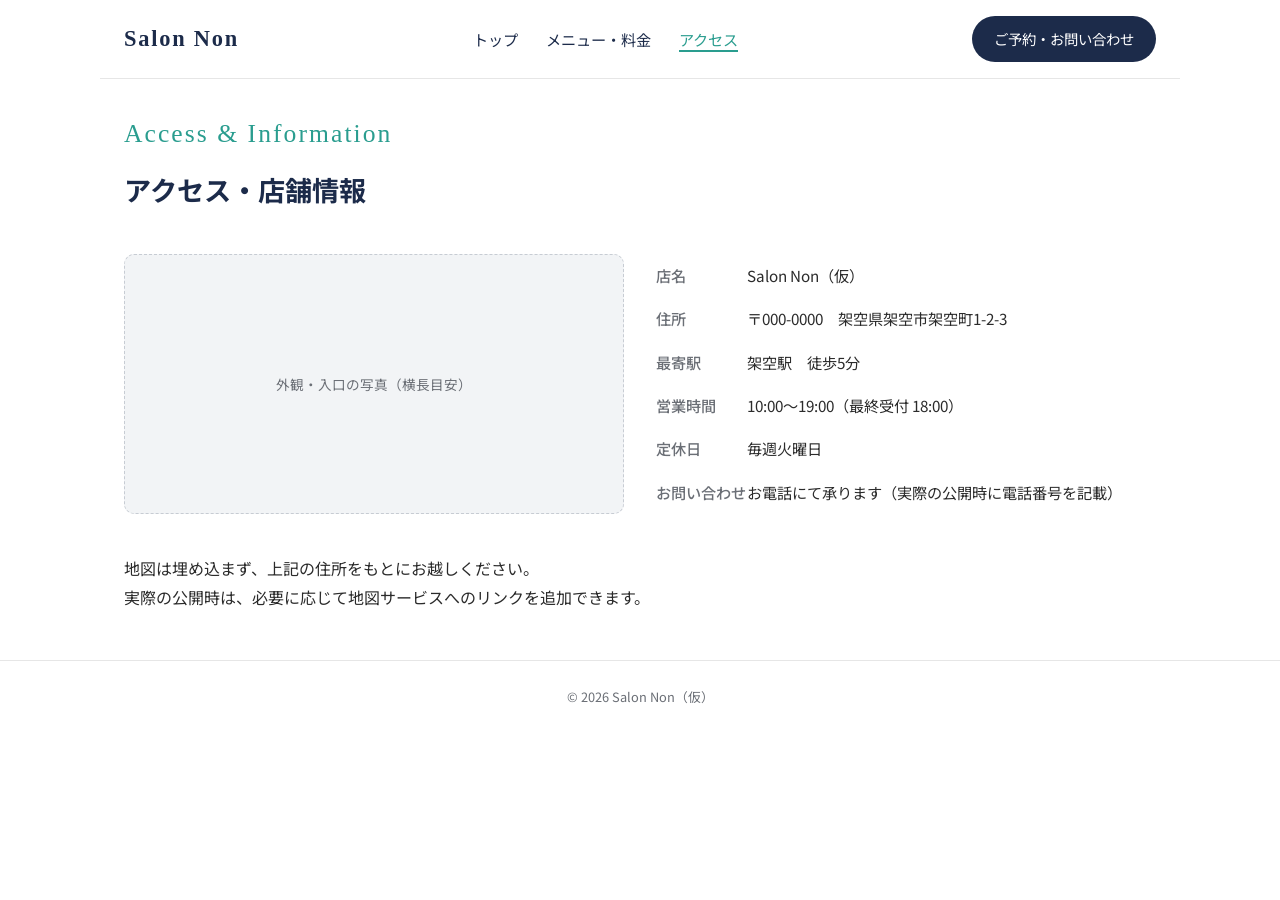
==== access.html @ 8b867ef1 "初回公開: Salon Non HP" ====
<!DOCTYPE html>
<html lang="ja">
<head>
<meta charset="UTF-8">
<meta name="viewport" content="width=device-width, initial-scale=1.0">
<title>アクセス・店舗情報 | Salon Non（仮）</title>
<meta name="description" content="Salon Non（仮）の住所・営業時間・アクセス方法のご案内です。">
<link rel="preconnect" href="https://fonts.googleapis.com">
<link href="https://fonts.googleapis.com/css2?family=Noto+Sans+JP:wght@400;500;700&display=swap" rel="stylesheet">
<link rel="stylesheet" href="style.css">
</head>
<body>

<header class="site-header">
  <div class="logo"><span class="en-title">Salon Non</span></div>
  <button class="nav-toggle" aria-label="メニューを開く" aria-expanded="false">&#9776;</button>
  <nav class="main-nav">
    <ul>
      <li><a href="index.html">トップ</a></li>
      <li><a href="menu.html">メニュー・料金</a></li>
      <li><a href="access.html" aria-current="page">アクセス</a></li>
    </ul>
  </nav>
  <a class="cta-button" href="access.html">ご予約・お問い合わせ</a>
</header>

<main>
  <section class="hero">
    <div class="hero-copy">
      <span class="en-title">Access &amp; Information</span>
      <h1>アクセス・店舗情報</h1>
    </div>
  </section>

  <section class="access-section">
    <div class="placeholder-img" role="img" aria-label="サロン外観の写真（差し替え用プレースホルダー）">
      外観・入口の写真（横長目安）
    </div>

    <table class="info-table">
      <tbody>
        <tr>
          <th>店名</th>
          <td>Salon Non（仮）</td>
        </tr>
        <tr>
          <th>住所</th>
          <td>〒000-0000　架空県架空市架空町1-2-3</td>
        </tr>
        <tr>
          <th>最寄駅</th>
          <td>架空駅　徒歩5分</td>
        </tr>
        <tr>
          <th>営業時間</th>
          <td>10:00〜19:00（最終受付 18:00）</td>
        </tr>
        <tr>
          <th>定休日</th>
          <td>毎週火曜日</td>
        </tr>
        <tr>
          <th>お問い合わせ</th>
          <td>お電話にて承ります（実際の公開時に電話番号を記載）</td>
        </tr>
      </tbody>
    </table>
  </section>

  <section class="menu-section">
    <p>
      地図は埋め込まず、上記の住所をもとにお越しください。<br>
      実際の公開時は、必要に応じて地図サービスへのリンクを追加できます。
    </p>
  </section>
</main>

<footer class="site-footer">
  &copy; 2026 Salon Non（仮）
</footer>

<script src="script.js"></script>
</body>
</html>
---- style.css ----
/* ==========================================================
   Salon Non - 共通スタイル
   配色・フォント・レイアウトは DESIGN.md の方針に沿っています。
   ========================================================== */

:root {
  --color-navy: #1c2b4a;
  --color-navy-dark: #14203a;
  --color-teal: #2a9d8f;
  --color-bg: #ffffff;
  --color-text: #2b2b2b;
  --color-muted: #6b6f76;
  --color-border: #e6e6e6;
  --max-width: 1080px;
  --radius: 10px;
}

* {
  box-sizing: border-box;
}

body {
  margin: 0;
  font-family: "Noto Sans JP", "Hiragino Sans", "Yu Gothic", sans-serif;
  color: var(--color-text);
  background: var(--color-bg);
  line-height: 1.8;
}

a {
  color: inherit;
  text-decoration: none;
}

img, .placeholder-img {
  max-width: 100%;
}

.en-title {
  font-family: Georgia, "Times New Roman", serif;
  letter-spacing: 0.08em;
}

/* ---------- ヘッダー ---------- */

.site-header {
  display: flex;
  align-items: center;
  justify-content: space-between;
  padding: 16px 24px;
  border-bottom: 1px solid var(--color-border);
  max-width: var(--max-width);
  margin: 0 auto;
}

.logo {
  font-size: 1.3rem;
  font-weight: 700;
  color: var(--color-navy);
}

.logo .en-title {
  font-size: 1.4rem;
}

.nav-toggle {
  display: none;
  background: none;
  border: none;
  font-size: 1.6rem;
  cursor: pointer;
  color: var(--color-navy);
}

.main-nav ul {
  display: flex;
  gap: 28px;
  list-style: none;
  margin: 0;
  padding: 0;
}

.main-nav a {
  font-size: 0.95rem;
  color: var(--color-navy);
}

.main-nav a[aria-current="page"] {
  color: var(--color-teal);
  border-bottom: 2px solid var(--color-teal);
}

.cta-button {
  background: var(--color-navy);
  color: #fff;
  padding: 10px 22px;
  border-radius: 999px;
  font-size: 0.9rem;
  white-space: nowrap;
}

.cta-button:hover {
  background: var(--color-navy-dark);
}

/* ---------- プレースホルダー画像 ----------
   実際の写真が用意できたら、この div を <img> に差し替えてください。
   例）<img src="images/hero.jpg" alt="サロン店内の写真"> */

.placeholder-img {
  display: flex;
  align-items: center;
  justify-content: center;
  background: #f2f4f6;
  border: 1px dashed #c7ccd3;
  color: var(--color-muted);
  font-size: 0.85rem;
  text-align: center;
  border-radius: var(--radius);
}

/* ---------- ヒーロー ---------- */

.hero {
  max-width: var(--max-width);
  margin: 32px auto;
  padding: 0 24px;
}

.hero .placeholder-img {
  height: 360px;
}

.hero-copy {
  margin-top: 24px;
}

.hero-copy .en-title {
  display: block;
  font-size: 1.6rem;
  color: var(--color-teal);
  margin-bottom: 8px;
}

.hero-copy h1 {
  font-size: 1.7rem;
  color: var(--color-navy);
  margin: 0 0 12px;
}

/* ---------- カード ---------- */

.card-grid {
  max-width: var(--max-width);
  margin: 40px auto;
  padding: 0 24px;
  display: grid;
  grid-template-columns: repeat(3, 1fr);
  gap: 24px;
}

.card {
  border: 1px solid var(--color-border);
  border-radius: var(--radius);
  overflow: hidden;
}

.card .placeholder-img {
  height: 160px;
  border-radius: 0;
  border-width: 0 0 1px 0;
}

.card-body {
  padding: 16px;
}

.card-body h3 {
  margin: 0 0 8px;
  font-size: 1rem;
  color: var(--color-navy);
}

.card-body p {
  margin: 0;
  font-size: 0.9rem;
  color: var(--color-muted);
}

.card-link {
  display: inline-block;
  margin-top: 10px;
  font-size: 0.85rem;
  color: var(--color-teal);
}

/* ---------- メニュー表 ---------- */

.menu-section {
  max-width: var(--max-width);
  margin: 40px auto;
  padding: 0 24px;
}

.menu-section h2 {
  color: var(--color-navy);
  border-left: 4px solid var(--color-teal);
  padding-left: 12px;
}

table.menu-table {
  width: 100%;
  border-collapse: collapse;
  margin-bottom: 32px;
}

.menu-table th,
.menu-table td {
  text-align: left;
  padding: 10px 8px;
  border-bottom: 1px solid var(--color-border);
}

.menu-table th {
  color: var(--color-muted);
  font-weight: 500;
  font-size: 0.85rem;
}

/* ---------- アクセス ---------- */

.access-section {
  max-width: var(--max-width);
  margin: 40px auto;
  padding: 0 24px;
  display: grid;
  grid-template-columns: 1fr 1fr;
  gap: 32px;
  align-items: start;
}

.access-section .placeholder-img {
  height: 260px;
}

.info-table {
  width: 100%;
  border-collapse: collapse;
}

.info-table th,
.info-table td {
  text-align: left;
  padding: 8px 0;
  vertical-align: top;
  font-size: 0.95rem;
}

.info-table th {
  width: 6em;
  color: var(--color-muted);
  font-weight: 500;
}

/* ---------- フッター ---------- */

.site-footer {
  border-top: 1px solid var(--color-border);
  margin-top: 48px;
  padding: 24px;
  text-align: center;
  color: var(--color-muted);
  font-size: 0.8rem;
}

/* ---------- レスポンシブ ---------- */

@media (max-width: 720px) {
  .nav-toggle {
    display: block;
  }

  .main-nav {
    display: none;
    width: 100%;
    order: 3;
  }

  .main-nav.is-open {
    display: block;
  }

  .main-nav ul {
    flex-direction: column;
    gap: 12px;
    padding: 16px 0;
  }

  .site-header {
    flex-wrap: wrap;
  }

  .card-grid {
    grid-template-columns: 1fr;
  }

  .access-section {
    grid-template-columns: 1fr;
  }
}
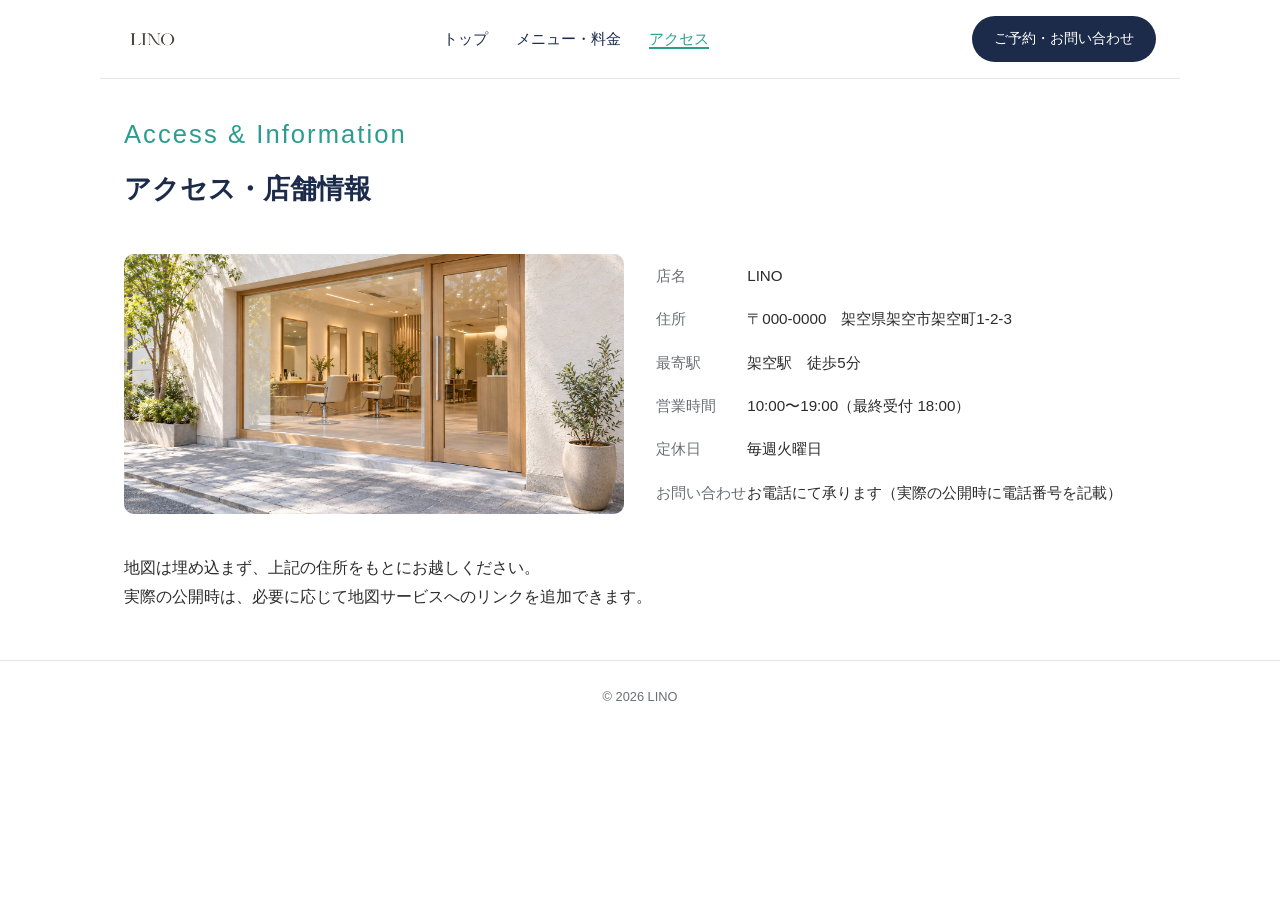
==== commit e17c39e8: "画像挿入・店名をLINOに変更(2/2)" ====
--- a/access.html
+++ b/access.html
@@ -3,16 +3,14 @@
 <head>
 <meta charset="UTF-8">
 <meta name="viewport" content="width=device-width, initial-scale=1.0">
-<title>アクセス・店舗情報 | Salon Non（仮）</title>
-<meta name="description" content="Salon Non（仮）の住所・営業時間・アクセス方法のご案内です。">
-<link rel="preconnect" href="https://fonts.googleapis.com">
-<link href="https://fonts.googleapis.com/css2?family=Noto+Sans+JP:wght@400;500;700&display=swap" rel="stylesheet">
+<title>アクセス・店舗情報 | LINO</title>
+<meta name="description" content="LINOの住所・営業時間・アクセス方法のご案内です。">
 <link rel="stylesheet" href="style.css">
 </head>
 <body>
 
 <header class="site-header">
-  <div class="logo"><span class="en-title">Salon Non</span></div>
+  <div class="logo"><img src="logo.png" alt="LINO"></div>
   <button class="nav-toggle" aria-label="メニューを開く" aria-expanded="false">&#9776;</button>
   <nav class="main-nav">
     <ul>
@@ -21,7 +19,7 @@
       <li><a href="access.html" aria-current="page">アクセス</a></li>
     </ul>
   </nav>
-  <a class="cta-button" href="access.html">ご予約・お問い合わせ</a>
+  <a class="cta-button" href="#">ご予約・お問い合わせ</a>
 </header>
 
 <main>
@@ -33,15 +31,13 @@
   </section>
 
   <section class="access-section">
-    <div class="placeholder-img" role="img" aria-label="サロン外観の写真（差し替え用プレースホルダー）">
-      外観・入口の写真（横長目安）
-    </div>
+    <img src="exterior.png" alt="サロン外観・入口の写真">
 
     <table class="info-table">
       <tbody>
         <tr>
           <th>店名</th>
-          <td>Salon Non（仮）</td>
+          <td>LINO</td>
         </tr>
         <tr>
           <th>住所</th>
@@ -76,7 +72,7 @@
 </main>
 
 <footer class="site-footer">
-  &copy; 2026 Salon Non（仮）
+  &copy; 2026 LINO
 </footer>
 
 <script src="script.js"></script>
--- a/style.css
+++ b/style.css
@@ -1,6 +1,7 @@
 /* ==========================================================
-   Salon Non - 共通スタイル
+   LINO - 共通スタイル
    配色・フォント・レイアウトは DESIGN.md の方針に沿っています。
+   フォントはメイリオに統一しています。
    ========================================================== */
 
 :root {
@@ -21,7 +22,7 @@
 
 body {
   margin: 0;
-  font-family: "Noto Sans JP", "Hiragino Sans", "Yu Gothic", sans-serif;
+  font-family: "Meiryo", "メイリオ", sans-serif;
   color: var(--color-text);
   background: var(--color-bg);
   line-height: 1.8;
@@ -36,8 +37,12 @@
   max-width: 100%;
 }
 
+img {
+  display: block;
+  object-fit: cover;
+}
+
 .en-title {
-  font-family: Georgia, "Times New Roman", serif;
   letter-spacing: 0.08em;
 }
 
@@ -61,6 +66,11 @@
 
 .logo .en-title {
   font-size: 1.4rem;
+}
+
+.logo img {
+  height: 32px;
+  width: auto;
 }
 
 .nav-toggle {
@@ -105,7 +115,7 @@
 
 /* ---------- プレースホルダー画像 ----------
    実際の写真が用意できたら、この div を <img> に差し替えてください。
-   例）<img src="images/hero.jpg" alt="サロン店内の写真"> */
+   例）<img src="hero.png" alt="サロン店内の写真"> */
 
 .placeholder-img {
   display: flex;
@@ -127,8 +137,11 @@
   padding: 0 24px;
 }
 
-.hero .placeholder-img {
+.hero .placeholder-img,
+.hero img {
   height: 360px;
+  width: 100%;
+  border-radius: var(--radius);
 }
 
 .hero-copy {
@@ -165,8 +178,10 @@
   overflow: hidden;
 }
 
-.card .placeholder-img {
+.card .placeholder-img,
+.card img {
   height: 160px;
+  width: 100%;
   border-radius: 0;
   border-width: 0 0 1px 0;
 }
@@ -239,8 +254,11 @@
   align-items: start;
 }
 
-.access-section .placeholder-img {
+.access-section .placeholder-img,
+.access-section img {
   height: 260px;
+  width: 100%;
+  border-radius: var(--radius);
 }
 
 .info-table {
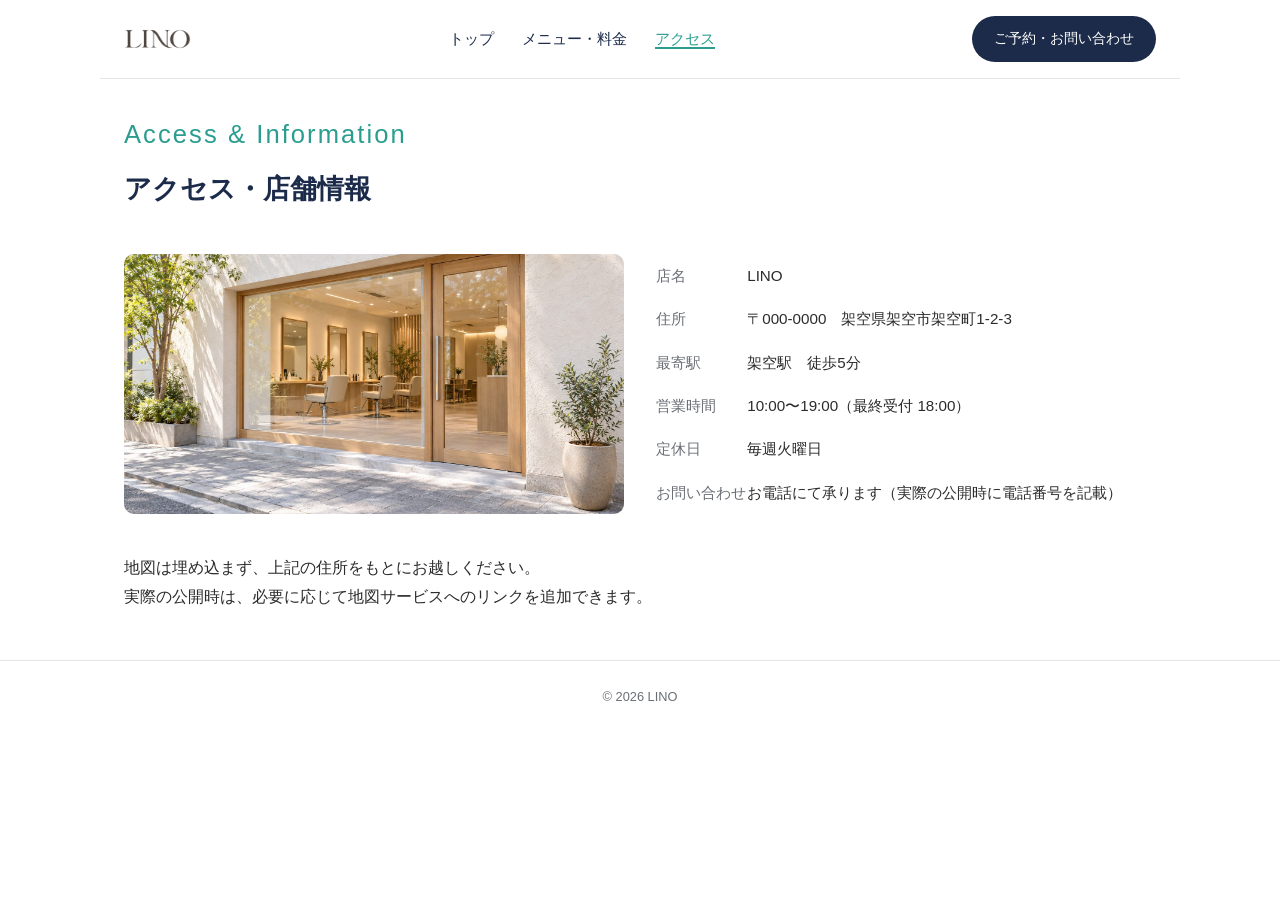
==== commit d77704c9: "写真をJPEGに変換して軽量化" ====
--- a/access.html
+++ b/access.html
@@ -19,7 +19,7 @@
       <li><a href="access.html" aria-current="page">アクセス</a></li>
     </ul>
   </nav>
-  <a class="cta-button" href="#">ご予約・お問い合わせ</a>
+  <a class="cta-button" href="reserve.html">ご予約・お問い合わせ</a>
 </header>
 
 <main>
@@ -31,7 +31,7 @@
   </section>
 
   <section class="access-section">
-    <img src="exterior.png" alt="サロン外観・入口の写真">
+    <img src="exterior.jpg" alt="サロン外観・入口の写真">
 
     <table class="info-table">
       <tbody>
--- a/style.css
+++ b/style.css
@@ -115,7 +115,7 @@
 
 /* ---------- プレースホルダー画像 ----------
    実際の写真が用意できたら、この div を <img> に差し替えてください。
-   例）<img src="hero.png" alt="サロン店内の写真"> */
+   例）<img src="hero.jpg" alt="サロン店内の写真"> */
 
 .placeholder-img {
   display: flex;
